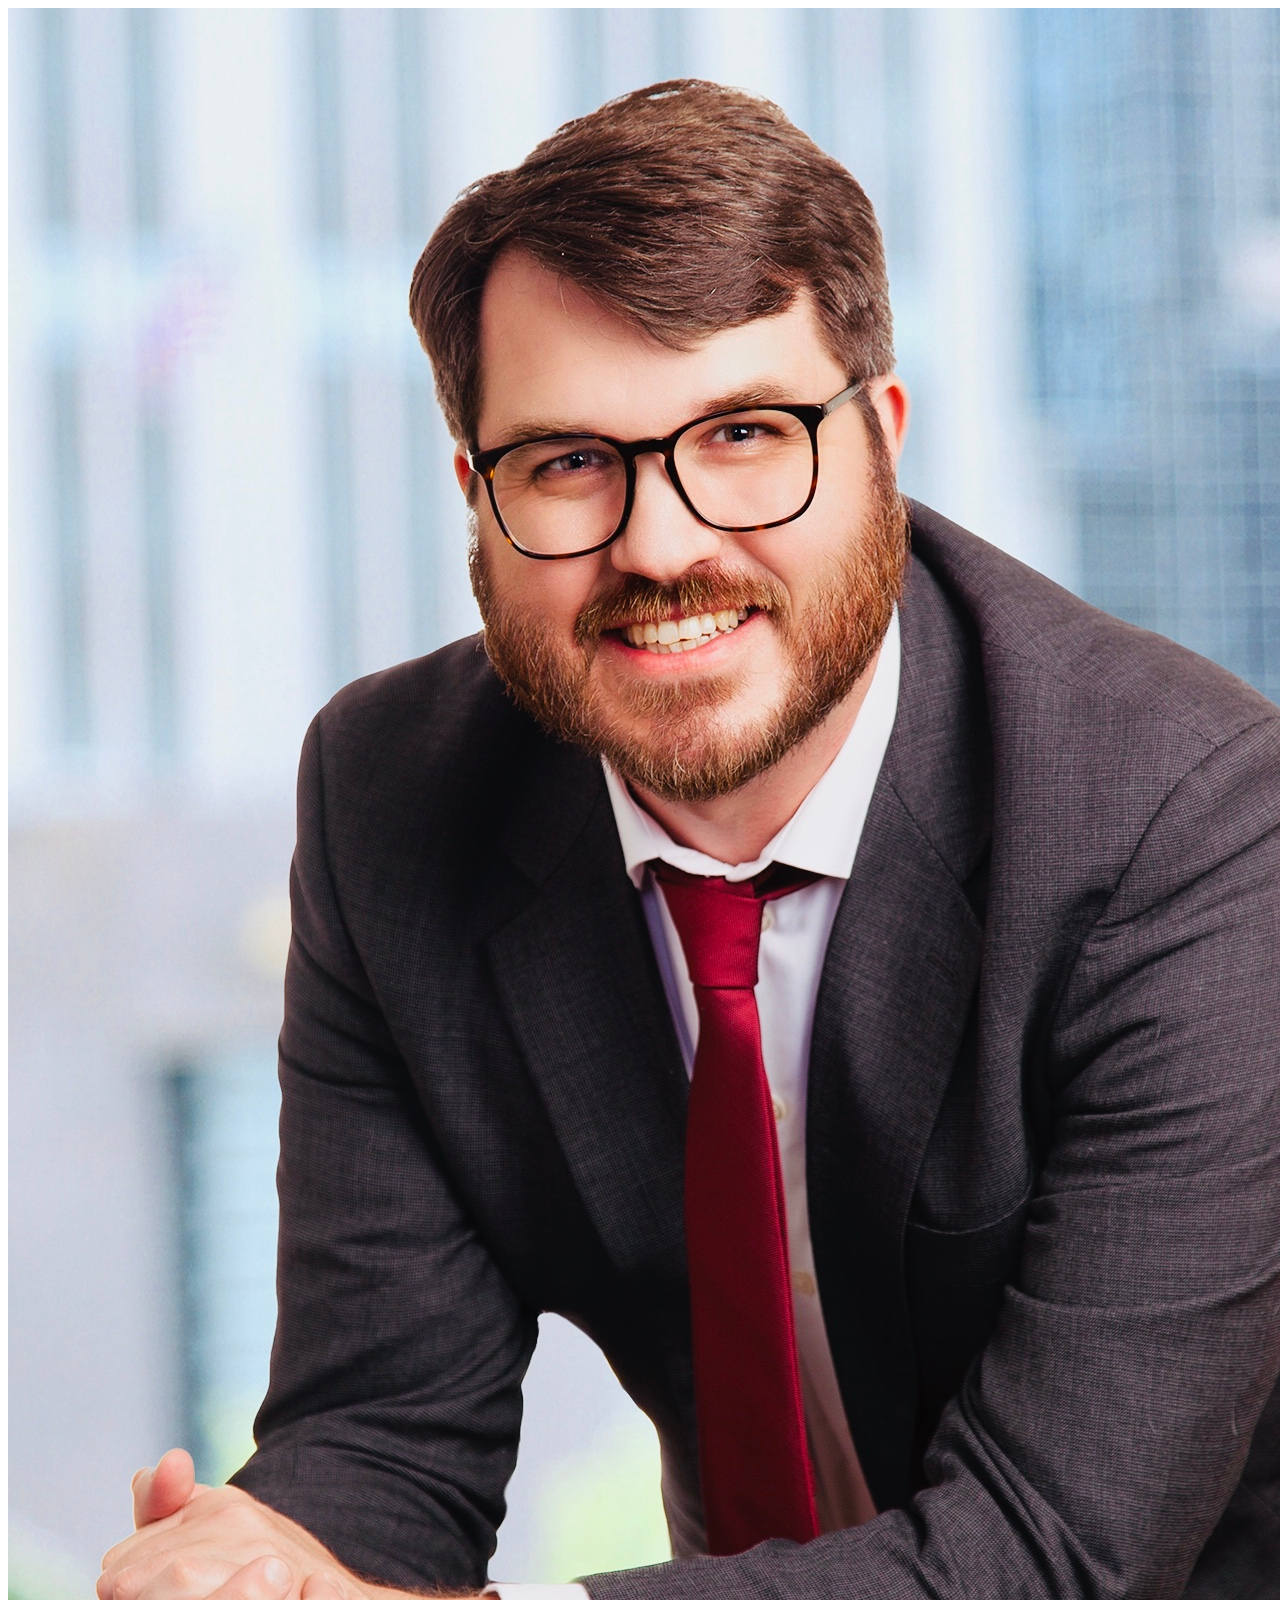
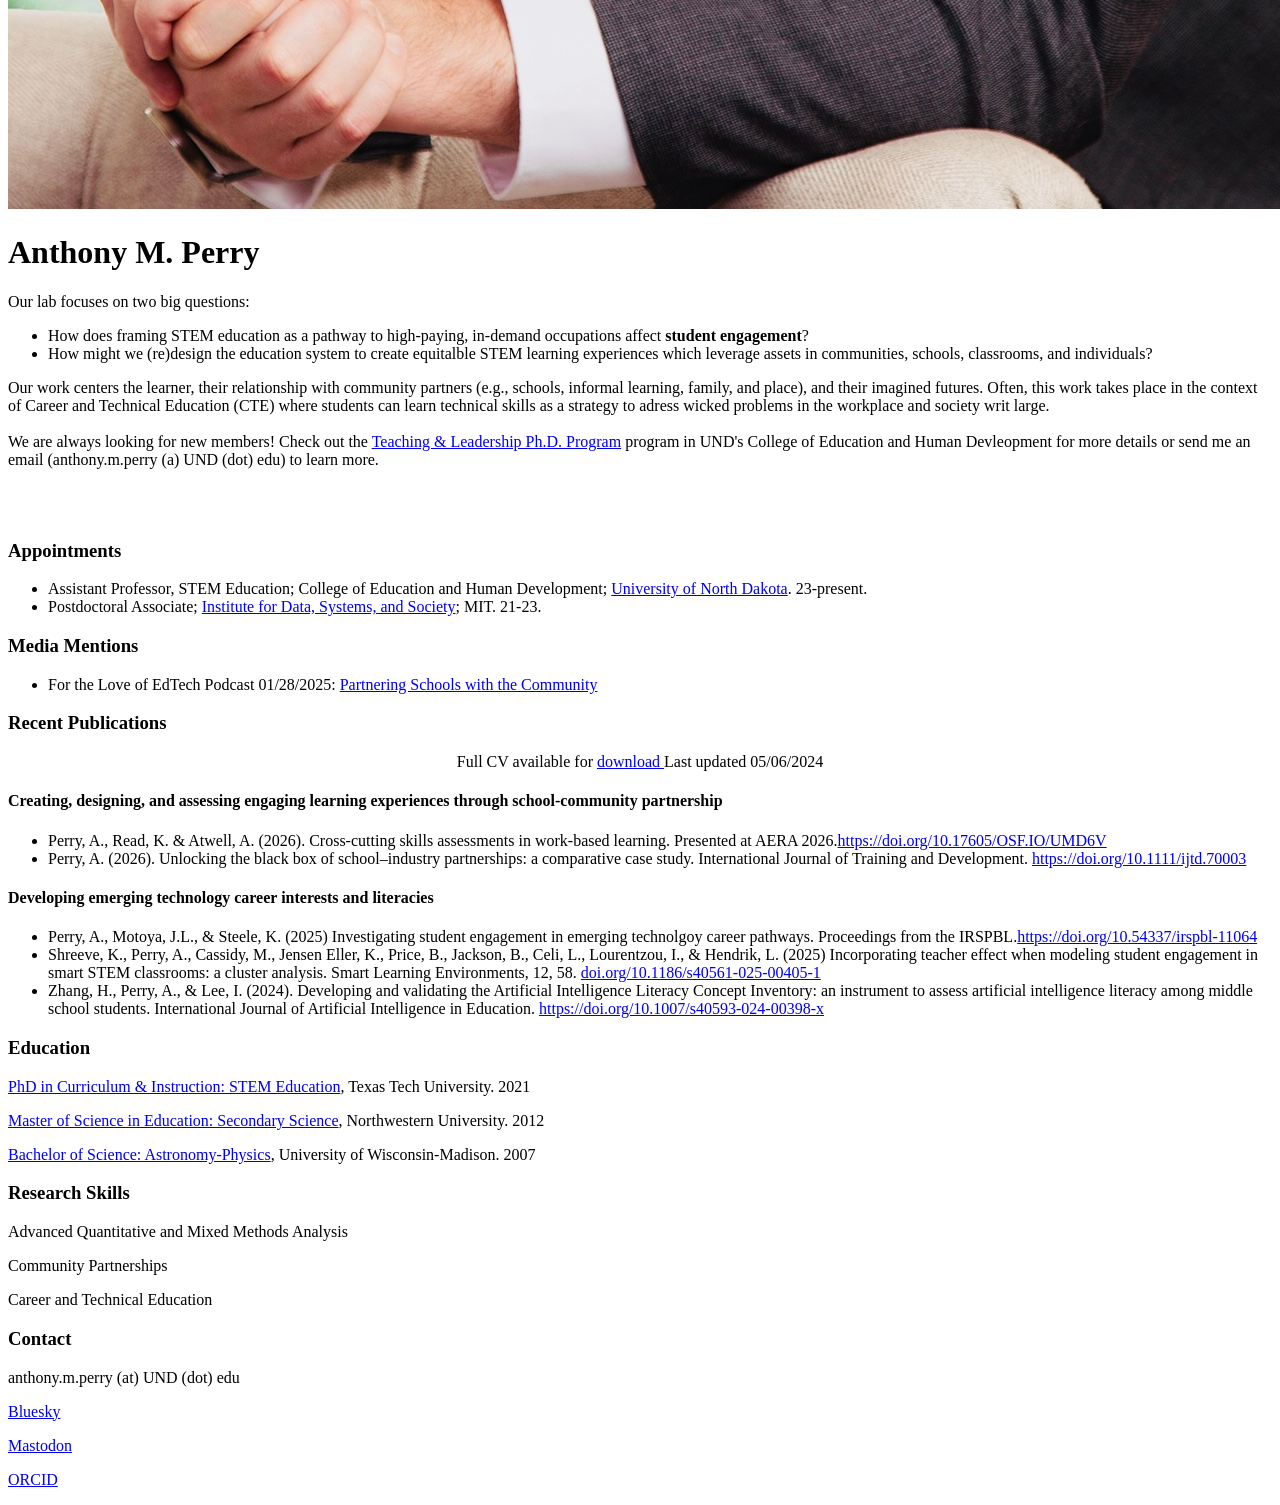
==== index.html @ 63ee4653 "Update index.html" ====
<!DOCTYPE html>
<html lang="en"> 
  
  <head>
    <!-- Google tag (gtag.js) -->
<script async src="https://www.googletagmanager.com/gtag/js?id=G-HMVCZ6WWES"></script>
<script>
  window.dataLayer = window.dataLayer || [];
  function gtag(){dataLayer.push(arguments);}
  gtag('js', new Date());

  gtag('config', 'G-HMVCZ6WWES');
</script>
    <meta charset="utf-8" />
    <meta
      name="viewport"
      content="width=device-width, initial-scale=1, shrink-to-fit=no"
    />
    <script type='text/javascript' src='https://d1bxh8uas1mnw7.cloudfront.net/assets/embed.js'></script>


    <meta name="description" content="Personal website for Assistant Professor of STEM Education Anthony M. Perry; University of North Dakota College of Education and Human Development" />

    <title>Anthony M. Perry</title>
    <!-- Google fonts for this template -->
    <link
      href="https://fonts.googleapis.com/css?family=Roboto|Montserrat|Tajawal"
      rel="stylesheet"
    />

    <!-- Custom styles for this template -->
    <link href="style.css" rel="stylesheet" />
  </head>

  <body>
    <div class="content">
      <img class="profile" src="headshot.jpg" alt="headshot of Tony wearing a sport coat, blue shirt, and tie">
      <h1>Anthony M. Perry</h1>
      <section>
      <p> Our lab focuses on two big questions:
        <ul>
          <li>How does framing STEM education as a pathway to high-paying, in-demand occupations affect <b>student engagement</b>? </li>
          <li>How might we (re)design the education system to create equitalble STEM learning experiences which leverage assets in communities, schools, classrooms, and individuals?</li>
        </ul> 
      Our work centers the learner, their relationship with community partners (e.g., schools, informal learning, family, and place), and their imagined futures. Often, this work takes place in the context of Career and Technical Education (CTE) where students can learn technical skills as a strategy to adress wicked problems in the workplace and society writ large. <br><br>We are always looking for new members! Check out the <a href="https://und.edu/programs/teaching-leadership-phd/index.html">Teaching & Leadership Ph.D. Program</a> program in UND's College of Education and Human Devleopment for more details or send me an email (anthony.m.perry (a) UND (dot) edu) to learn more.
         </p>
        <br>
      </section>
   
      <br>

      <section>
        <h3 class="header">Appointments</h3>
        <ul>
          <li>Assistant Professor, STEM Education; College of Education and Human Development; <a href = "https://und.edu/directory/anthony.m.perry">University of North Dakota</a>. 23-present.</li>
          <li>Postdoctoral Associate; <a href="https://idss.mit.edu/staff/tony-perry/" target="_blank">Institute for Data, Systems, and Society</a>; MIT. 21-23.</li>
        </ul>
      </section>

      <section>
        <h3 class="header">Media Mentions</h3>
        <ul>
          <li>For the Love of EdTech Podcast 01/28/2025: <a href="https://fortheloveofedtech.org/65-partnering-schools-with-the-community/">Partnering Schools with the Community</a></li>
        </ul>
      </section>
      
      <section>
        <h3 class="header">Recent Publications</h3>
        <p align = "center"> Full CV available for <a href ="./240506_Perry-UND-CV_public.pdf"> download </a> Last updated 05/06/2024</p>
        <p align = "center"><h4>Creating, designing, and assessing engaging learning experiences through school-community partnership</h4></p>
        <ul>
          <li><span class="accent">Perry, A.</span>, Read, K. & Atwell, A. (2026). Cross-cutting skills assessments in work-based learning. Presented at AERA 2026.<a href="https://doi.org/10.17605/OSF.IO/UMD6V">https://doi.org/10.17605/OSF.IO/UMD6V</a></li>
          <li><span class="accent">Perry, A.</span> (2026). Unlocking the black box of school–industry partnerships: a comparative case study. International Journal of Training and Development. <a href="https://doi.org/10.1111/ijtd.70003">https://doi.org/10.1111/ijtd.70003</a> </li>
        </ul>
        <p align = "center"><h4>Developing emerging technology career interests and literacies</h4></p>
        <ul>
          <li><span class="accent">Perry, A.</span>, Motoya, J.L., & Steele, K. (2025) Investigating student engagement in emerging technolgoy career pathways. Proceedings from the IRSPBL.<a href="https://doi.org/10.54337/irspbl-11064">https://doi.org/10.54337/irspbl-11064<a></a> </li>
          <li>Shreeve, K., <span class="accent">Perry, A.</span>, Cassidy, M., Jensen Eller, K., Price, B., Jackson, B., Celi, L., Lourentzou, I., & Hendrik, L. (2025) Incorporating teacher effect when modeling student engagement in smart STEM classrooms: a cluster analysis. Smart Learning Environments, 12, 58. <a href="https://doi.org/10.1186/s40561-025-00405-1">doi.org/10.1186/s40561-025-00405-1</a></li>
          <li>Zhang, H., <span class ="accent">Perry, A.,</span> & Lee, I. (2024). Developing and validating the Artificial Intelligence Literacy Concept Inventory: an instrument to assess artificial intelligence literacy among middle school students. International Journal of Artificial Intelligence in Education. <a href=" https://doi.org/10.1007/s40593-024-00398-x"> https://doi.org/10.1007/s40593-024-00398-x</a></li>
        </ul>          
      </section>

      <section>
        <h3 class="header">Education</h3>
        <p><a href="https://www.depts.ttu.edu/education/graduate/curriculum-and-instruction/stem.php">PhD in Curriculum & Instruction: STEM Education</a>, Texas Tech University. 2021</p>
        <p><a href="https://www.sesp.northwestern.edu/msed/index.html">Master of Science in Education: Secondary Science</a>, Northwestern University. 2012</p>   
        <p><a href="https://www.astro.wisc.edu/">Bachelor of Science: Astronomy-Physics</a>, University of Wisconsin-Madison. 2007</p>
      </section>
      
      <section>
        <h3 class="header">Research Skills</h3>
        <p>Advanced Quantitative and Mixed Methods Analysis</p>
        <p>Community Partnerships</p>
        <p>Career and Technical Education</p>
      </section>
      
      <section>
        <h3 class="header">Contact</h3>
        <p>anthony.m.perry (at) UND (dot) edu</p>
        <p><a href="https://bsky.app/profile/anthonymperry.com">Bluesky</a></p>
        <p><a rel="me" href="https://sciences.social/@tonyperry">Mastodon</a></p>
        <p><a href="https://orcid.org/0000-0002-6497-8345">ORCID</a></p>
      </section>  
      
    </div>
  </body>
</html>
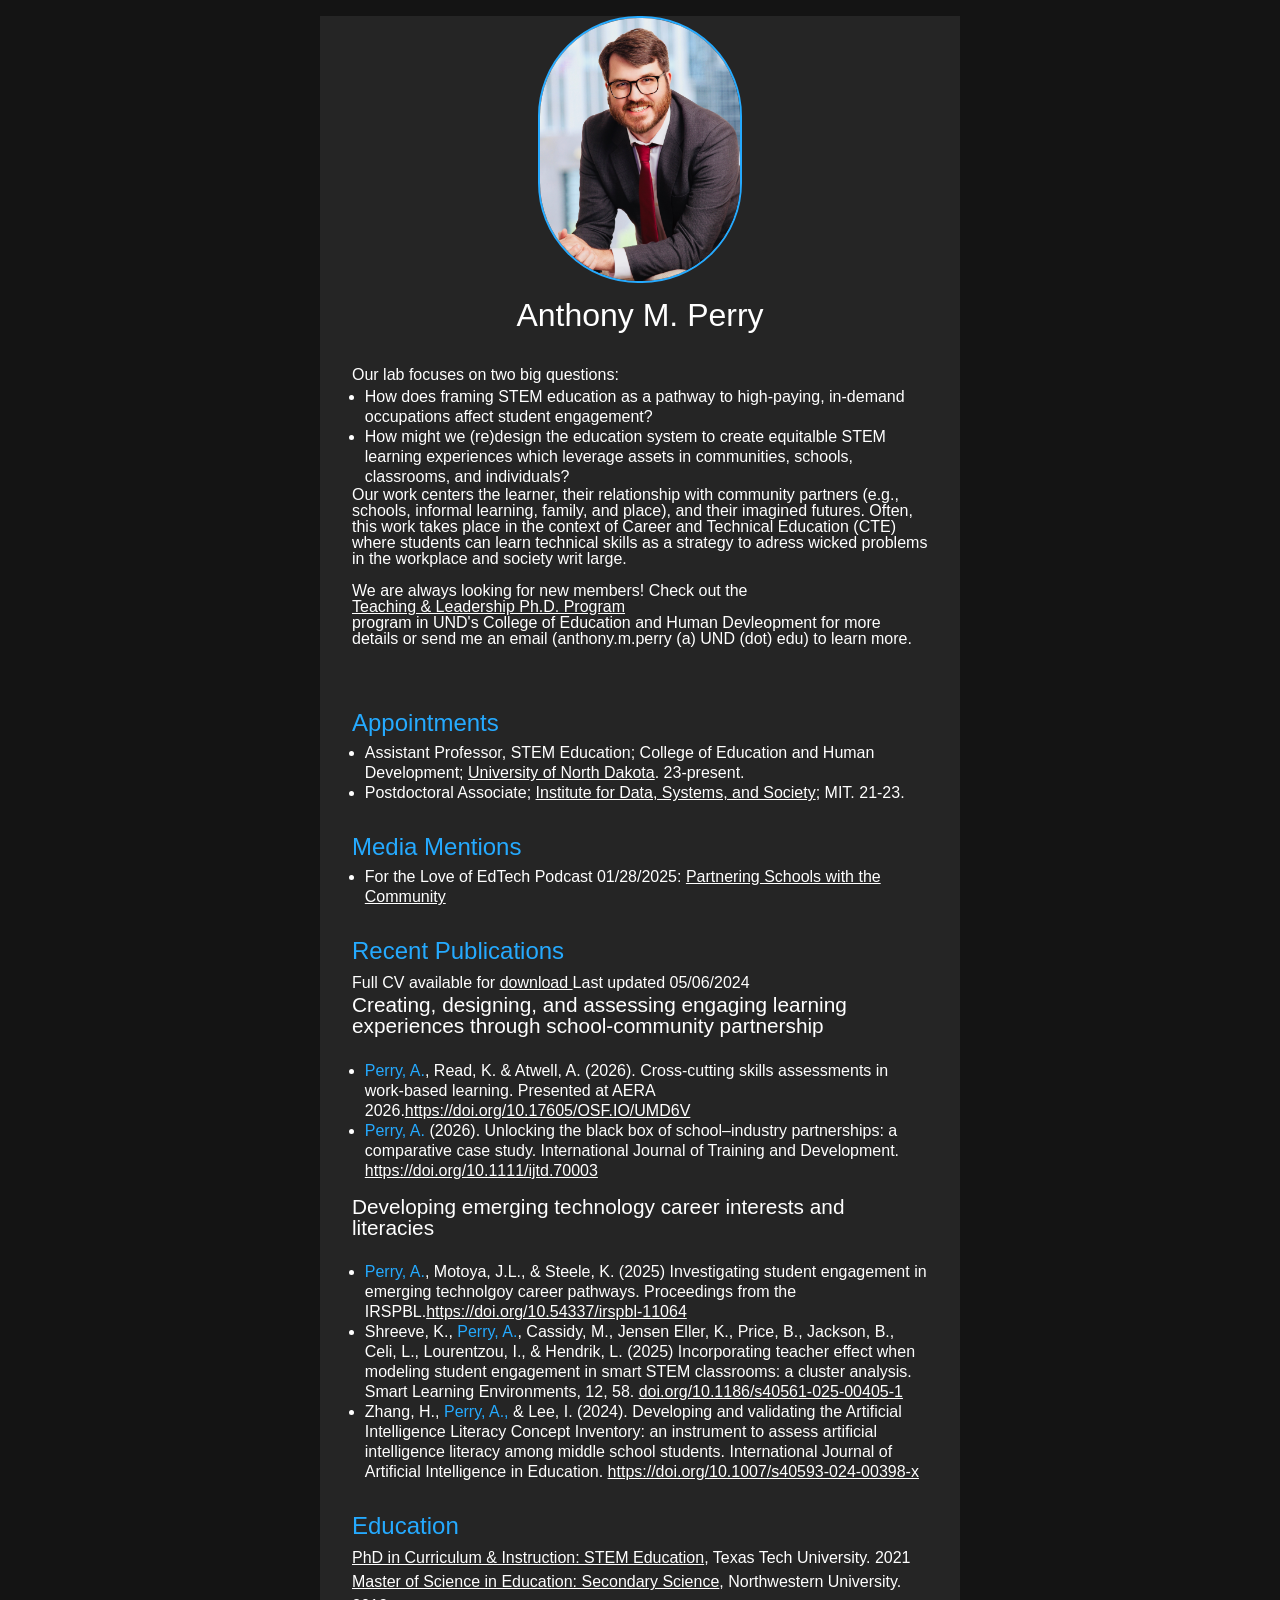
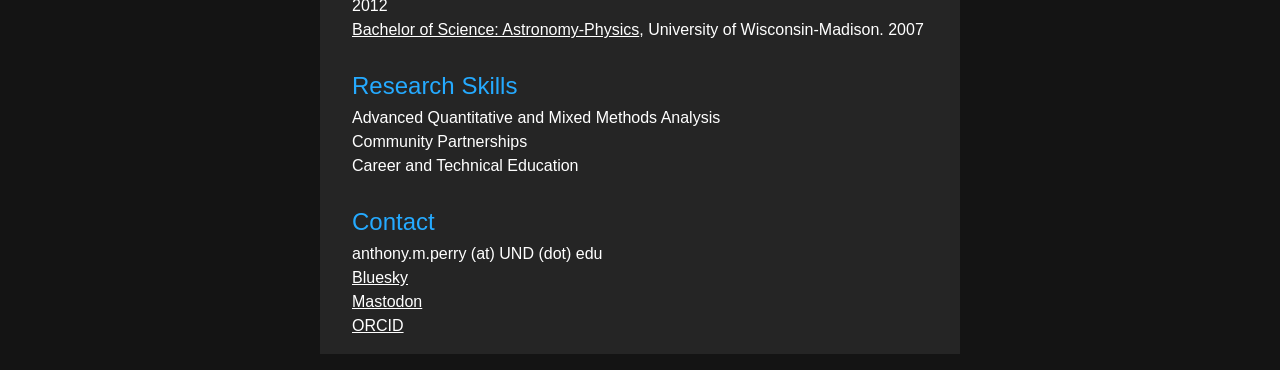
==== commit fd52f9c8: "Update index.html" ====
--- a/index.html
+++ b/index.html
@@ -67,12 +67,12 @@
       <section>
         <h3 class="header">Recent Publications</h3>
         <p align = "center"> Full CV available for <a href ="./240506_Perry-UND-CV_public.pdf"> download </a> Last updated 05/06/2024</p>
-        <p align = "center"><h4>Creating, designing, and assessing engaging learning experiences through school-community partnership</h4></p>
+        <p align = "center"><h4>Creating, designing, and assessing engaging learning experiences through school-community partnership</h4></p><br>
         <ul>
           <li><span class="accent">Perry, A.</span>, Read, K. & Atwell, A. (2026). Cross-cutting skills assessments in work-based learning. Presented at AERA 2026.<a href="https://doi.org/10.17605/OSF.IO/UMD6V">https://doi.org/10.17605/OSF.IO/UMD6V</a></li>
           <li><span class="accent">Perry, A.</span> (2026). Unlocking the black box of school–industry partnerships: a comparative case study. International Journal of Training and Development. <a href="https://doi.org/10.1111/ijtd.70003">https://doi.org/10.1111/ijtd.70003</a> </li>
-        </ul>
-        <p align = "center"><h4>Developing emerging technology career interests and literacies</h4></p>
+        </ul><br>
+        <p align = "center"><h4>Developing emerging technology career interests and literacies</h4></p><br>
         <ul>
           <li><span class="accent">Perry, A.</span>, Motoya, J.L., & Steele, K. (2025) Investigating student engagement in emerging technolgoy career pathways. Proceedings from the IRSPBL.<a href="https://doi.org/10.54337/irspbl-11064">https://doi.org/10.54337/irspbl-11064<a></a> </li>
           <li>Shreeve, K., <span class="accent">Perry, A.</span>, Cassidy, M., Jensen Eller, K., Price, B., Jackson, B., Celi, L., Lourentzou, I., & Hendrik, L. (2025) Incorporating teacher effect when modeling student engagement in smart STEM classrooms: a cluster analysis. Smart Learning Environments, 12, 58. <a href="https://doi.org/10.1186/s40561-025-00405-1">doi.org/10.1186/s40561-025-00405-1</a></li>
--- a/style.css
+++ b/style.css
@@ -0,0 +1,141 @@
+html, body, div, span, applet, object, iframe,
+h1, h2, h3, h4, h5, h6, p, blockquote, pre,
+a, abbr, acronym, address, big, cite, code,
+del, dfn, em, img, ins, kbd, q, s, samp,
+small, strike, strong, sub, sup, tt, var,
+b, u, i, center,
+dl, dt, dd, ol, ul, li,
+fieldset, form, label, legend,
+table, caption, tbody, tfoot, thead, tr, th, td,
+article, aside, canvas, details, embed, 
+figure, figcaption, footer, header, hgroup, 
+menu, nav, output, ruby, section, summary,
+time, mark, audio, video {
+	margin: 0;
+	padding: 0;
+	border: 0;
+	font-size: 100%;
+	font: inherit;
+	vertical-align: baseline;
+}
+/* HTML5 display-role reset for older browsers */
+article, aside, details, figcaption, figure, 
+footer, header, hgroup, menu, nav, section {
+	display: block;
+}
+body {
+	line-height: 1;
+}
+blockquote, q {
+	quotes: none;
+}
+blockquote:before, blockquote:after,
+q:before, q:after {
+	content: '';
+	content: none;
+}
+table {
+	border-collapse: collapse;
+	border-spacing: 0;
+}
+
+body {
+  font-family: 'Roboto', Verdana, sans-serif;
+  display: flex;
+  flex-direction: column;
+  align-items: center;
+  padding: 1rem;
+  color: white;
+  background-color: #141414;
+}
+
+h1,h2,h3,h4,h5,h6 {
+  font-family: 'Montserrat', Verdana, sans-serif;
+}
+
+p {
+  line-height: 1.25rem;
+}
+
+h1 {
+  font-size: 2rem;
+  font-weight: 500;
+  padding: 1rem;
+}
+
+h3 {
+  font-size: 1.5rem;
+  font-weight: 500;
+  padding-bottom: 0.5rem;
+
+}
+
+h4 {
+	font-size: 1.3rem;
+	font-weight: 500;
+	padding-bottom: 0.5rem;
+}
+
+h6 {
+  font-size: 1.25rem;
+  padding-bottom: 0.5rem;
+}
+
+.profile {
+  width: 200px;
+  border-radius: 100px;
+  border: 2px solid #25AAFF;
+}
+
+.accent {
+  color: #25AAFF
+}
+
+.content {
+  width: 50vw;
+  background-color: #252525;
+  display: flex;
+  flex-direction: column;
+  align-items: center;
+}
+
+.header {
+  width: 100%;
+  color: #25AAFF;
+}
+
+a {
+  text-decoration: underline;
+  color: white;
+}
+
+section {
+  display: flex;
+  flex-direction: column;
+  align-items: baseline;
+  width: 90%;
+  margin: 1rem;
+}
+
+section p {
+  line-height: 1.5rem;
+}
+
+section ul,ol {
+  padding-left: 1vw;
+}
+
+section li {
+  line-height: 1.25rem;
+}
+
+@media (max-width: 992px) {
+  .content {
+    width: 100%;
+  }
+  .profile {
+    width: 50vw;
+    border-radius: 25vw;
+    border: 2px solid #25AAFF;
+  }
+}
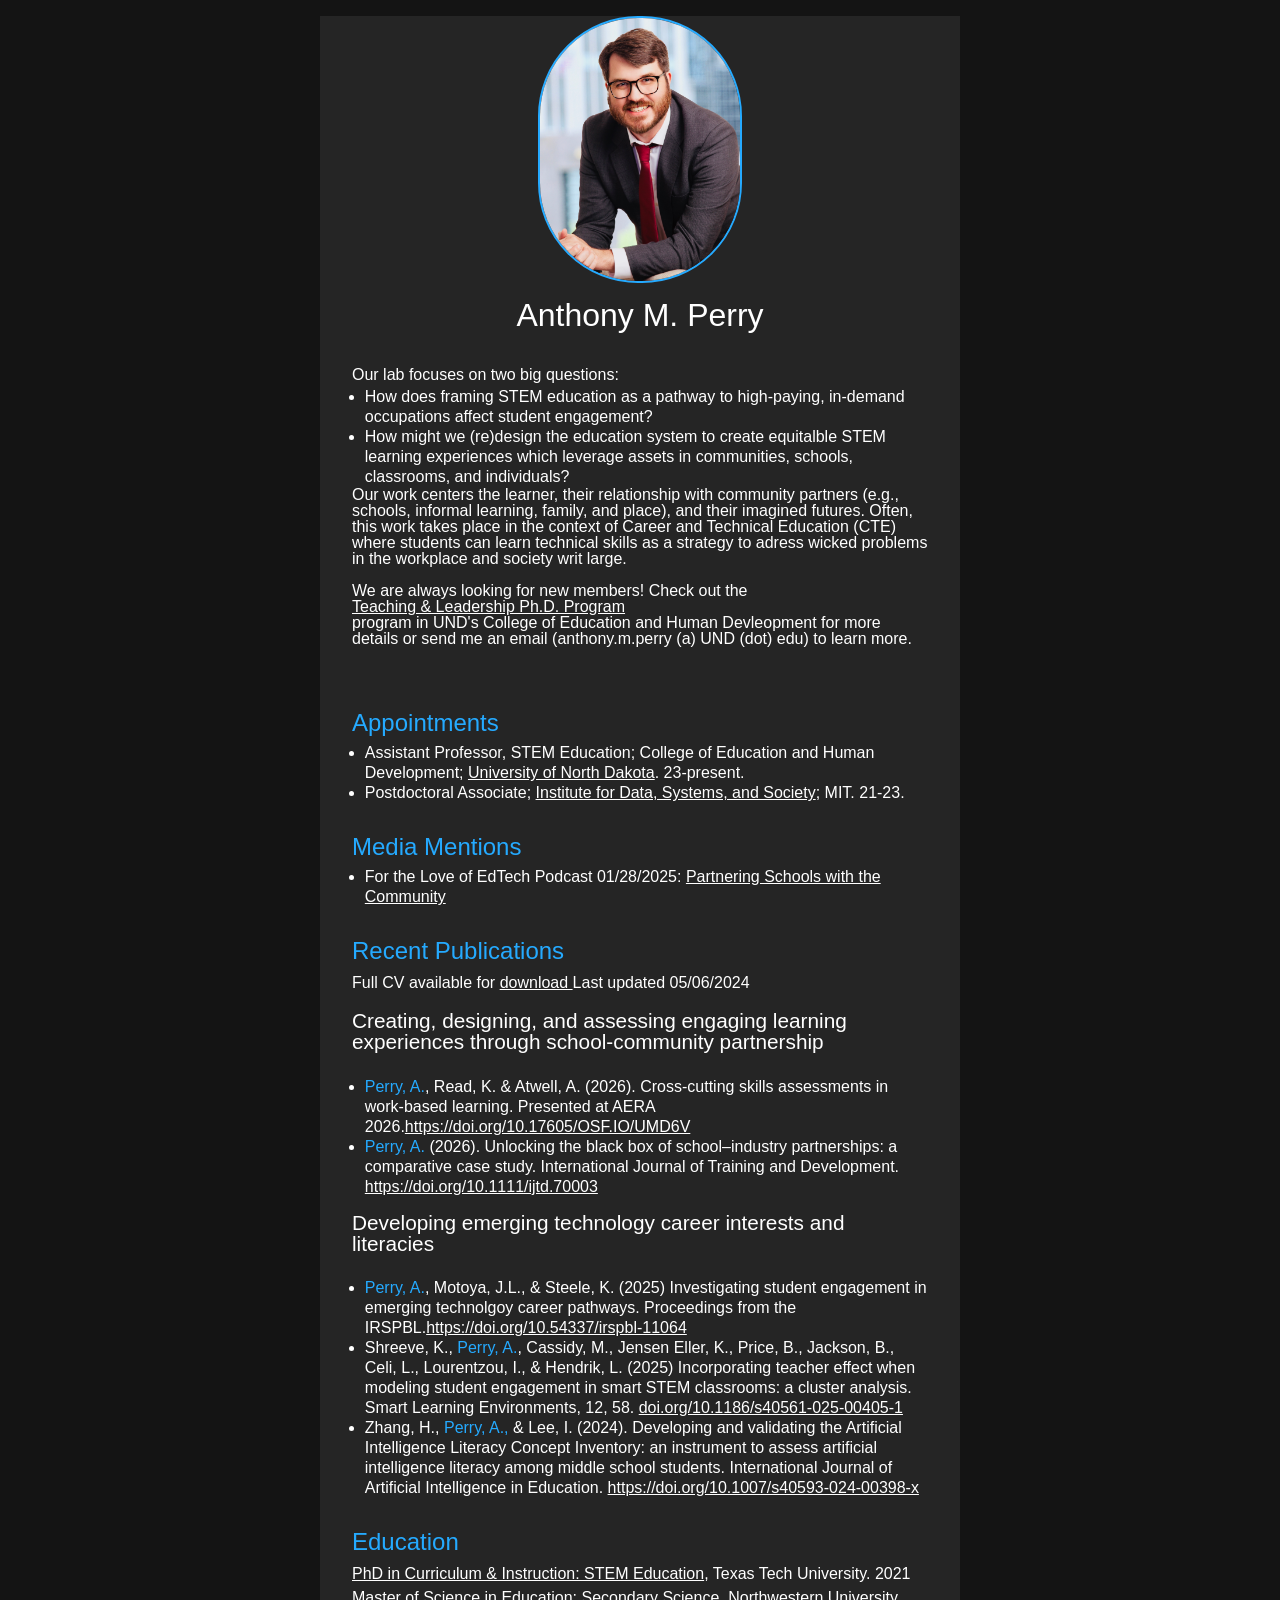
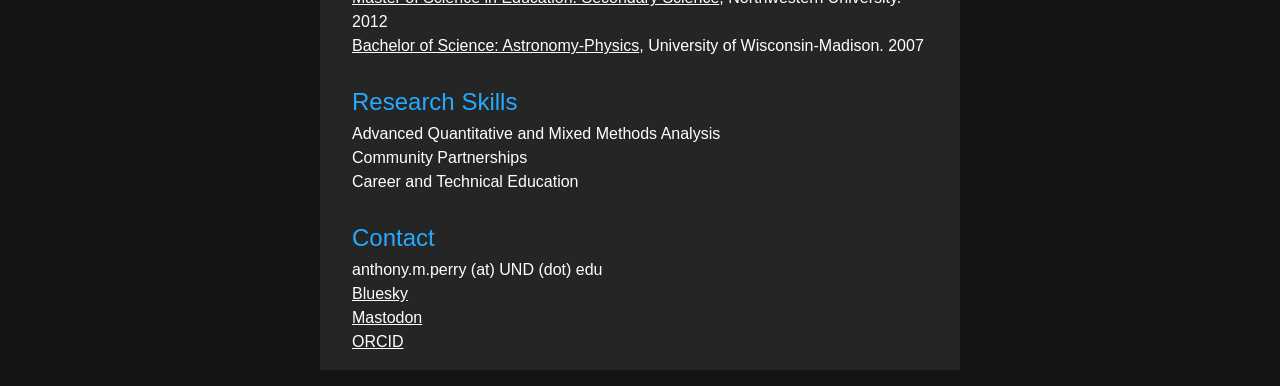
==== commit e6725d4c: "Fix HTML encoding issues in index.html" ====
--- a/index.html
+++ b/index.html
@@ -66,7 +66,7 @@
       
       <section>
         <h3 class="header">Recent Publications</h3>
-        <p align = "center"> Full CV available for <a href ="./240506_Perry-UND-CV_public.pdf"> download </a> Last updated 05/06/2024</p>
+        <p align = "center"> Full CV available for <a href ="./240506_Perry-UND-CV_public.pdf"> download </a> Last updated 05/06/2024</p><br>
         <p align = "center"><h4>Creating, designing, and assessing engaging learning experiences through school-community partnership</h4></p><br>
         <ul>
           <li><span class="accent">Perry, A.</span>, Read, K. & Atwell, A. (2026). Cross-cutting skills assessments in work-based learning. Presented at AERA 2026.<a href="https://doi.org/10.17605/OSF.IO/UMD6V">https://doi.org/10.17605/OSF.IO/UMD6V</a></li>
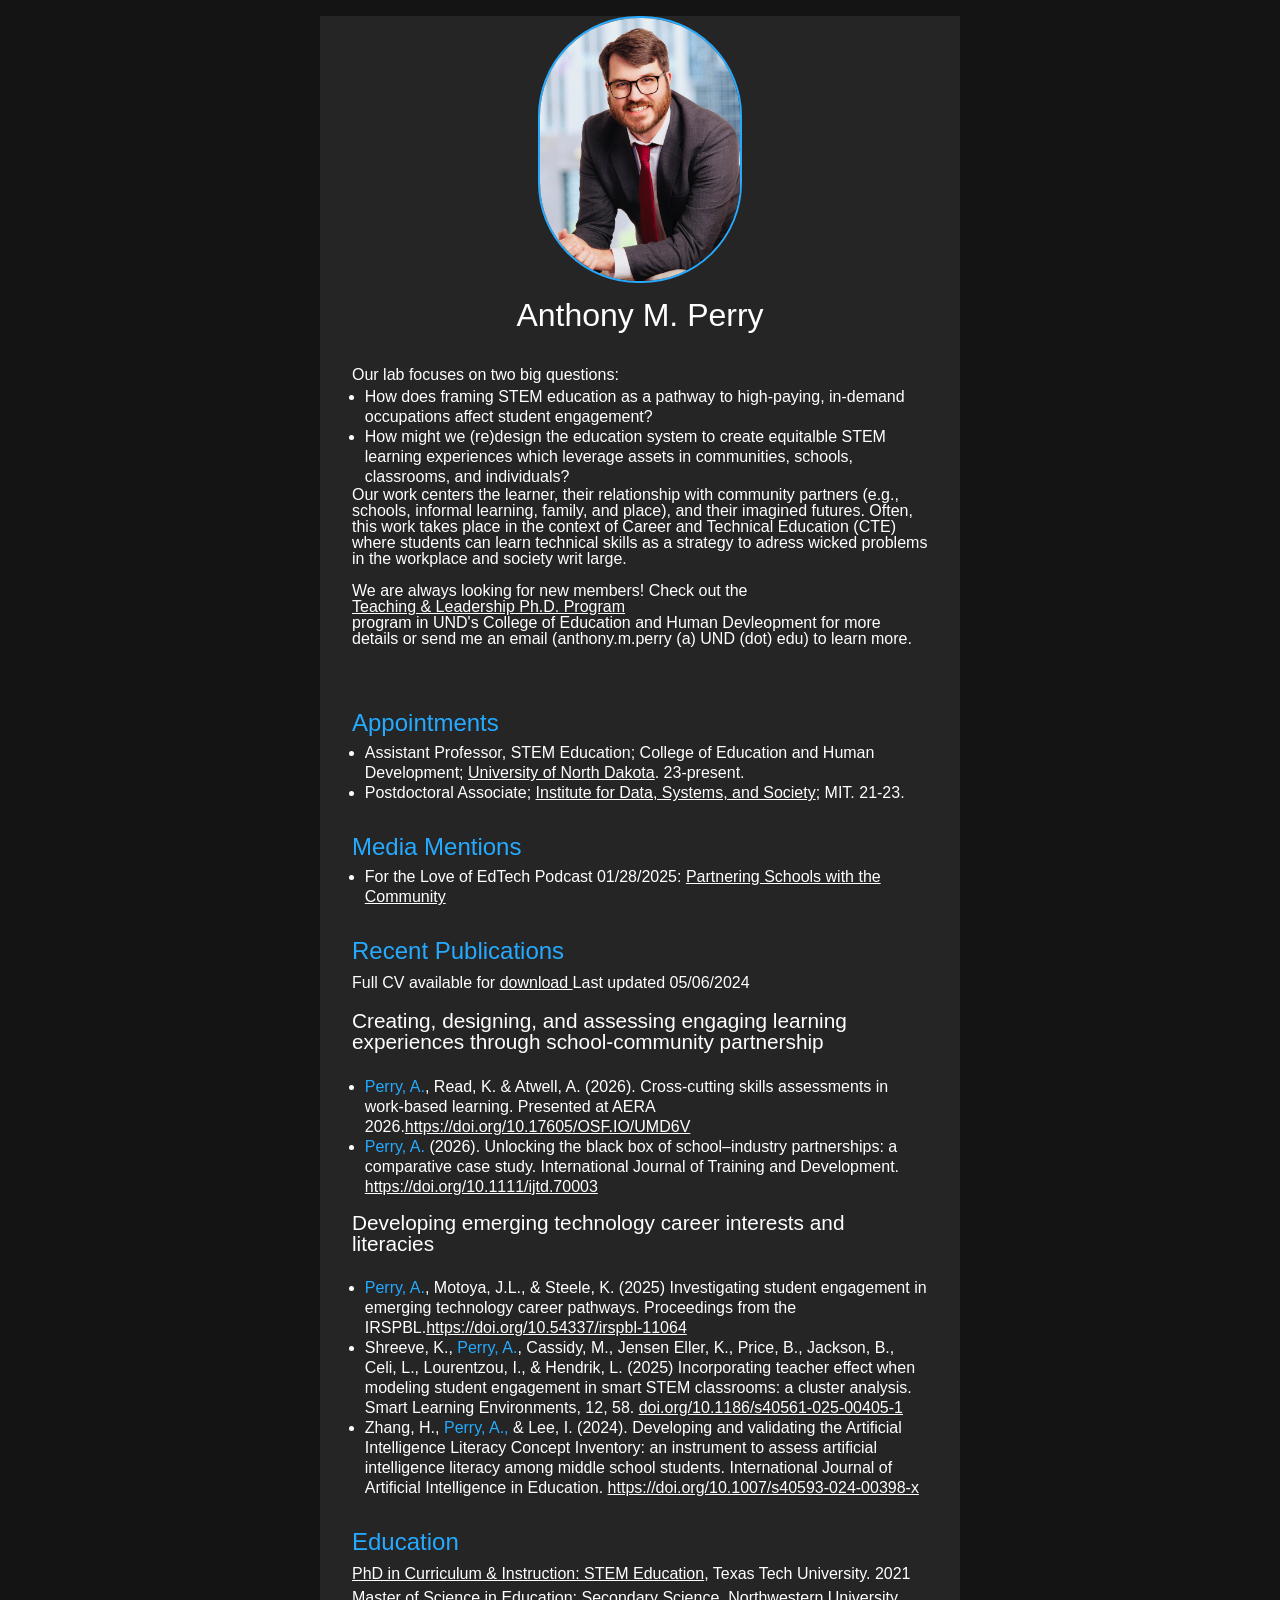
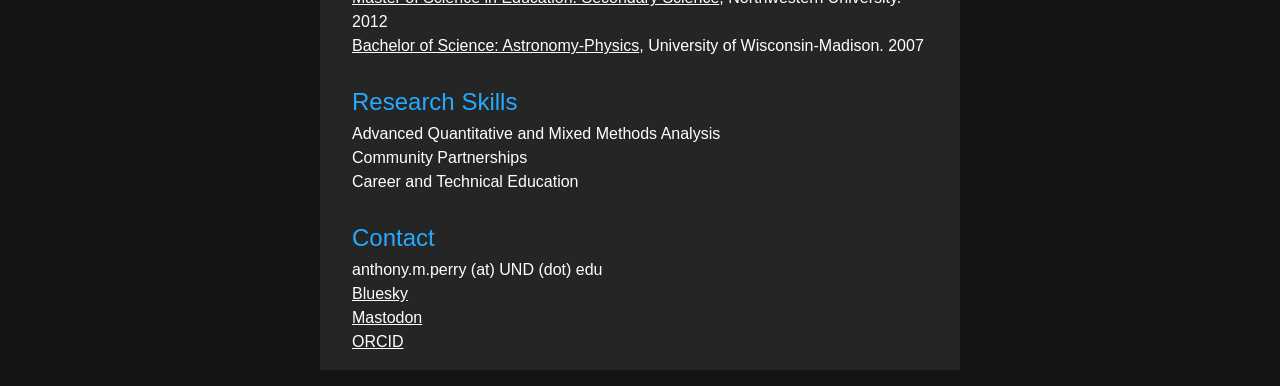
==== commit c8d40bbc: "Fix HTML formatting and update content" ====
--- a/index.html
+++ b/index.html
@@ -74,7 +74,7 @@
         </ul><br>
         <p align = "center"><h4>Developing emerging technology career interests and literacies</h4></p><br>
         <ul>
-          <li><span class="accent">Perry, A.</span>, Motoya, J.L., & Steele, K. (2025) Investigating student engagement in emerging technolgoy career pathways. Proceedings from the IRSPBL.<a href="https://doi.org/10.54337/irspbl-11064">https://doi.org/10.54337/irspbl-11064<a></a> </li>
+          <li><span class="accent">Perry, A.</span>, Motoya, J.L., & Steele, K. (2025) Investigating student engagement in emerging technology career pathways. Proceedings from the IRSPBL.<a href="https://doi.org/10.54337/irspbl-11064">https://doi.org/10.54337/irspbl-11064<a></a> </li>
           <li>Shreeve, K., <span class="accent">Perry, A.</span>, Cassidy, M., Jensen Eller, K., Price, B., Jackson, B., Celi, L., Lourentzou, I., & Hendrik, L. (2025) Incorporating teacher effect when modeling student engagement in smart STEM classrooms: a cluster analysis. Smart Learning Environments, 12, 58. <a href="https://doi.org/10.1186/s40561-025-00405-1">doi.org/10.1186/s40561-025-00405-1</a></li>
           <li>Zhang, H., <span class ="accent">Perry, A.,</span> & Lee, I. (2024). Developing and validating the Artificial Intelligence Literacy Concept Inventory: an instrument to assess artificial intelligence literacy among middle school students. International Journal of Artificial Intelligence in Education. <a href=" https://doi.org/10.1007/s40593-024-00398-x"> https://doi.org/10.1007/s40593-024-00398-x</a></li>
         </ul>          
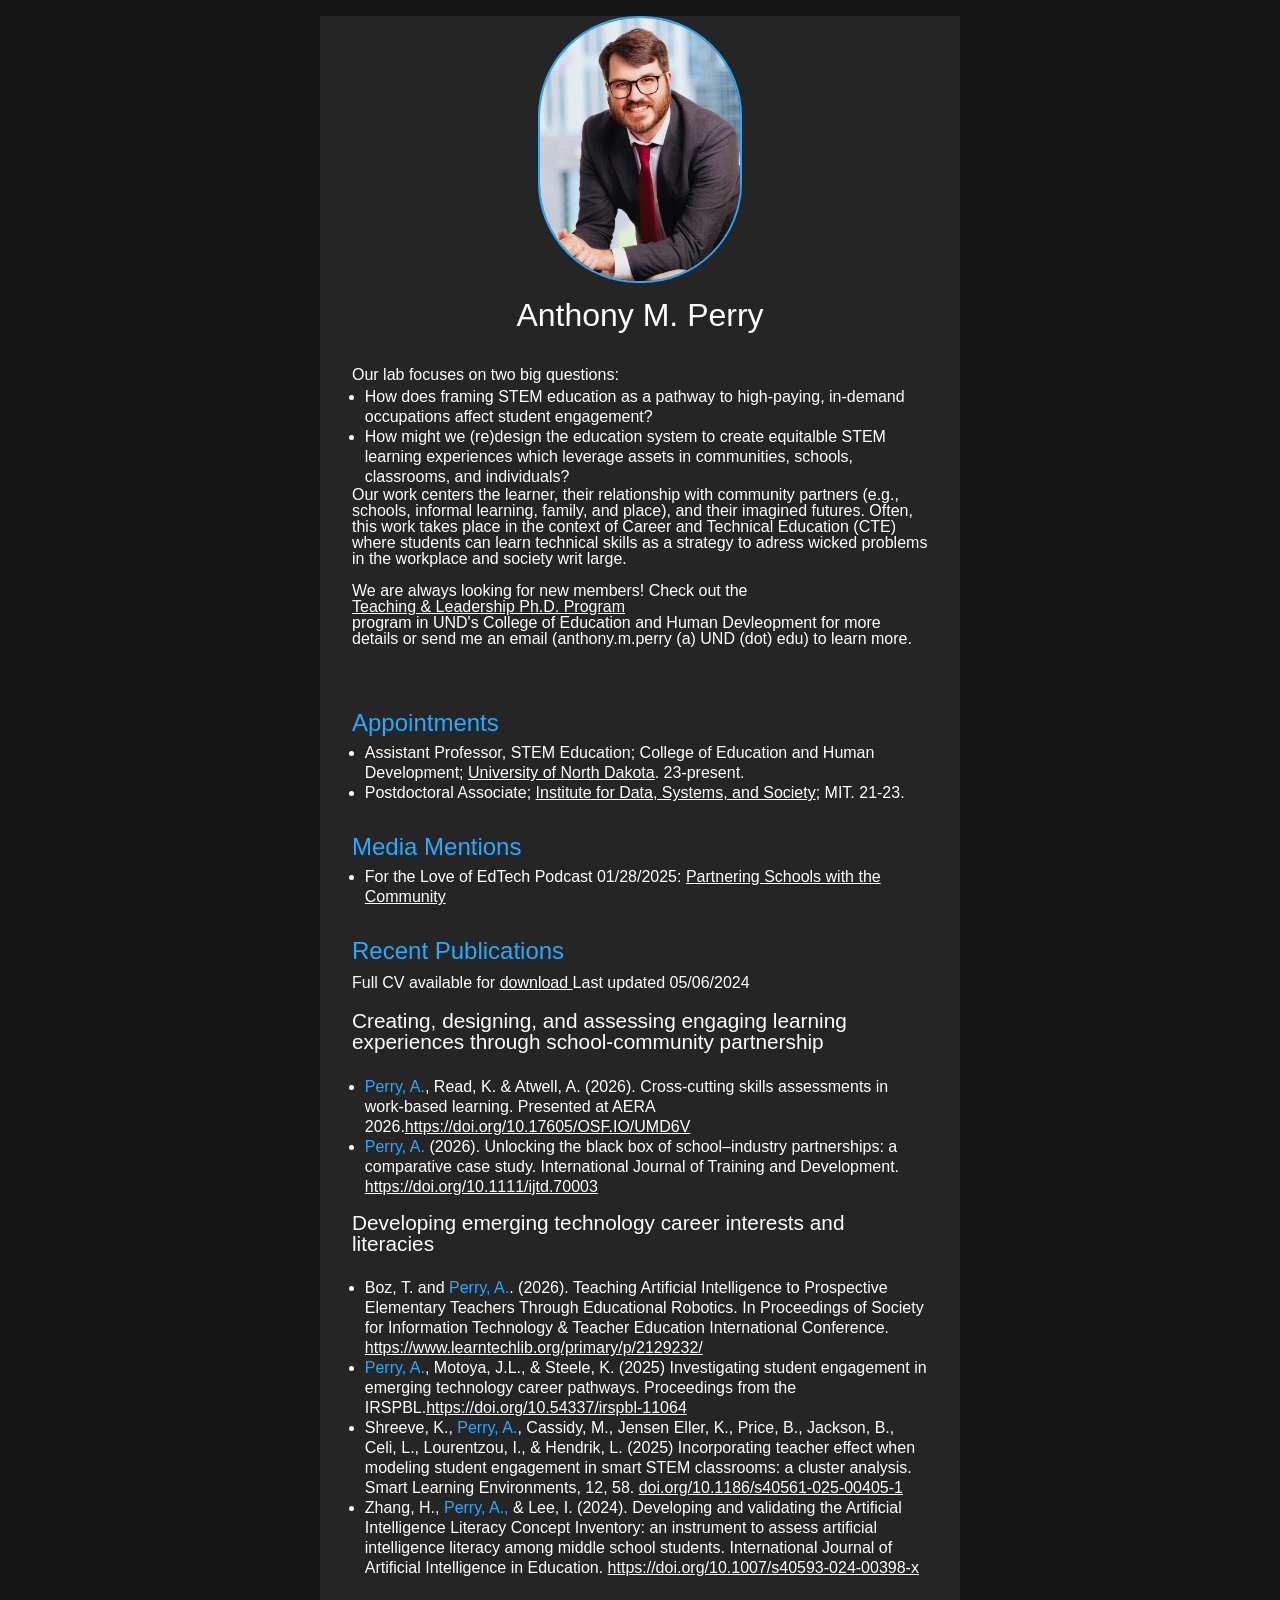
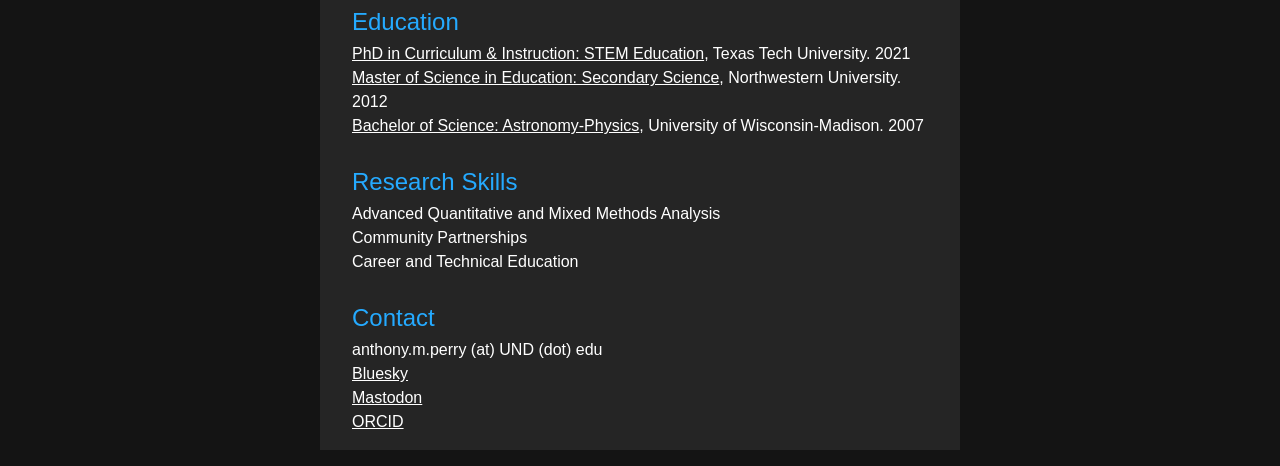
==== commit 4d1b83bc: "Fix HTML formatting and update content" ====
--- a/index.html
+++ b/index.html
@@ -74,6 +74,7 @@
         </ul><br>
         <p align = "center"><h4>Developing emerging technology career interests and literacies</h4></p><br>
         <ul>
+          <li>Boz, T. and <span class="accent">Perry, A.</span>. (2026). Teaching Artificial Intelligence to Prospective Elementary Teachers Through Educational Robotics. In Proceedings of Society for Information Technology & Teacher Education International Conference. <a href="https://www.learntechlib.org/primary/p/2129232/">https://www.learntechlib.org/primary/p/2129232/</a></li>
           <li><span class="accent">Perry, A.</span>, Motoya, J.L., & Steele, K. (2025) Investigating student engagement in emerging technology career pathways. Proceedings from the IRSPBL.<a href="https://doi.org/10.54337/irspbl-11064">https://doi.org/10.54337/irspbl-11064<a></a> </li>
           <li>Shreeve, K., <span class="accent">Perry, A.</span>, Cassidy, M., Jensen Eller, K., Price, B., Jackson, B., Celi, L., Lourentzou, I., & Hendrik, L. (2025) Incorporating teacher effect when modeling student engagement in smart STEM classrooms: a cluster analysis. Smart Learning Environments, 12, 58. <a href="https://doi.org/10.1186/s40561-025-00405-1">doi.org/10.1186/s40561-025-00405-1</a></li>
           <li>Zhang, H., <span class ="accent">Perry, A.,</span> & Lee, I. (2024). Developing and validating the Artificial Intelligence Literacy Concept Inventory: an instrument to assess artificial intelligence literacy among middle school students. International Journal of Artificial Intelligence in Education. <a href=" https://doi.org/10.1007/s40593-024-00398-x"> https://doi.org/10.1007/s40593-024-00398-x</a></li>
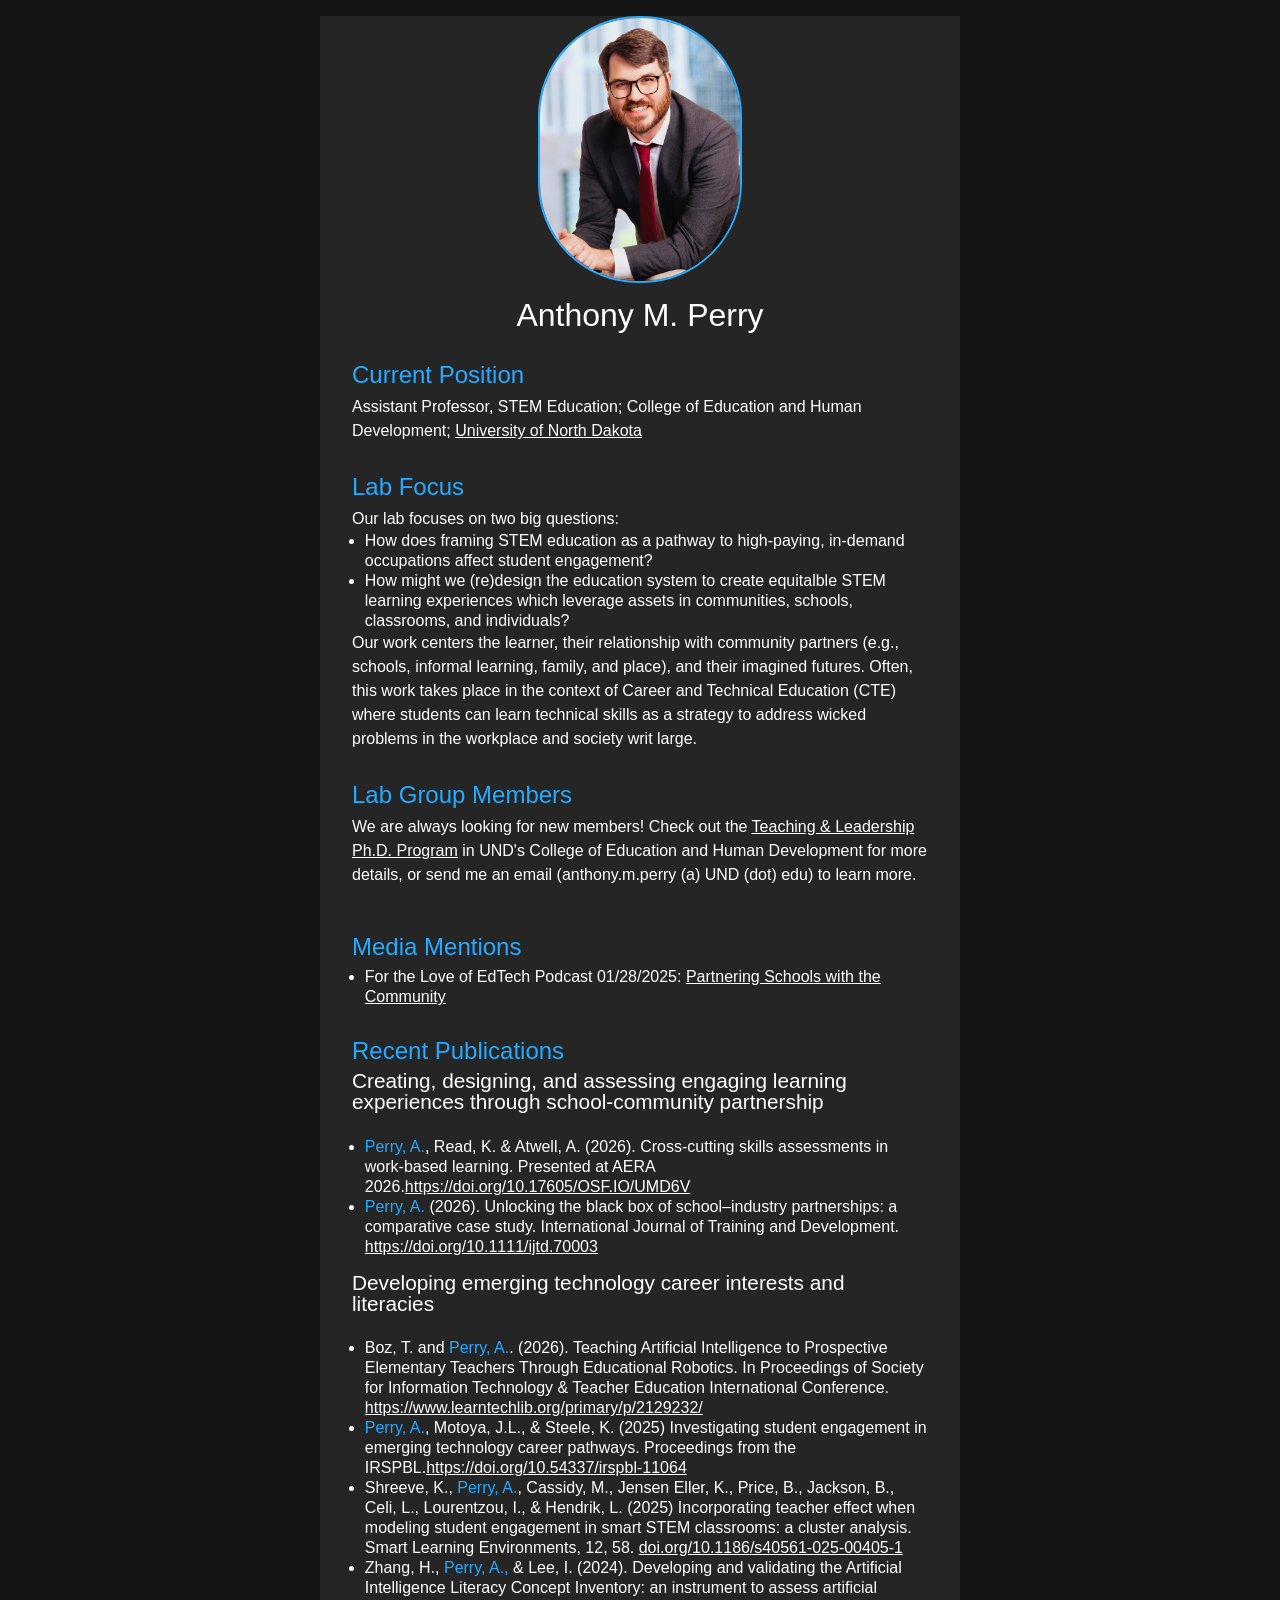
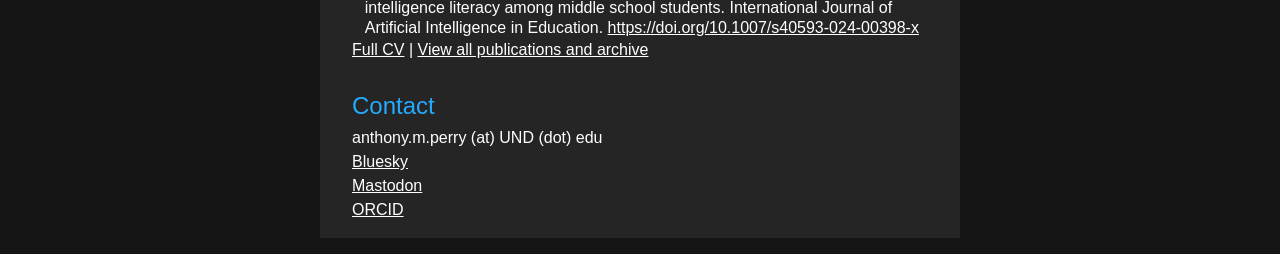
==== commit 1aef7ec8: "feat: Restructure website to focus on current work and add lab members section - Created archive.htm" ====
--- a/index.html
+++ b/index.html
@@ -36,25 +36,28 @@
     <div class="content">
       <img class="profile" src="headshot.jpg" alt="headshot of Tony wearing a sport coat, blue shirt, and tie">
       <h1>Anthony M. Perry</h1>
+      
       <section>
-      <p> Our lab focuses on two big questions:
+        <h3 class="header">Current Position</h3>
+        <p>Assistant Professor, STEM Education; College of Education and Human Development; <a href = "https://und.edu/directory/anthony.m.perry">University of North Dakota</a></p>
+      </section>
+
+      <section>
+        <h3 class="header">Lab Focus</h3>
+        <p>Our lab focuses on two big questions:</p>
         <ul>
           <li>How does framing STEM education as a pathway to high-paying, in-demand occupations affect <b>student engagement</b>? </li>
           <li>How might we (re)design the education system to create equitalble STEM learning experiences which leverage assets in communities, schools, classrooms, and individuals?</li>
         </ul> 
-      Our work centers the learner, their relationship with community partners (e.g., schools, informal learning, family, and place), and their imagined futures. Often, this work takes place in the context of Career and Technical Education (CTE) where students can learn technical skills as a strategy to adress wicked problems in the workplace and society writ large. <br><br>We are always looking for new members! Check out the <a href="https://und.edu/programs/teaching-leadership-phd/index.html">Teaching & Leadership Ph.D. Program</a> program in UND's College of Education and Human Devleopment for more details or send me an email (anthony.m.perry (a) UND (dot) edu) to learn more.
-         </p>
-        <br>
+        <p>Our work centers the learner, their relationship with community partners (e.g., schools, informal learning, family, and place), and their imagined futures. Often, this work takes place in the context of Career and Technical Education (CTE) where students can learn technical skills as a strategy to address wicked problems in the workplace and society writ large.</p>
       </section>
-   
-      <br>
 
       <section>
-        <h3 class="header">Appointments</h3>
-        <ul>
-          <li>Assistant Professor, STEM Education; College of Education and Human Development; <a href = "https://und.edu/directory/anthony.m.perry">University of North Dakota</a>. 23-present.</li>
-          <li>Postdoctoral Associate; <a href="https://idss.mit.edu/staff/tony-perry/" target="_blank">Institute for Data, Systems, and Society</a>; MIT. 21-23.</li>
-        </ul>
+        <h3 class="header">Lab Group Members</h3>
+        <p>We are always looking for new members! Check out the <a href="https://und.edu/programs/teaching-leadership-phd/index.html">Teaching & Leadership Ph.D. Program</a> in UND's College of Education and Human Development for more details, or send me an email (anthony.m.perry (a) UND (dot) edu) to learn more.</p>
+        <div class="members-container">
+          <!-- Lab members will be listed here -->
+        </div>
       </section>
 
       <section>
@@ -66,7 +69,6 @@
       
       <section>
         <h3 class="header">Recent Publications</h3>
-        <p align = "center"> Full CV available for <a href ="./240506_Perry-UND-CV_public.pdf"> download </a> Last updated 05/06/2024</p><br>
         <p align = "center"><h4>Creating, designing, and assessing engaging learning experiences through school-community partnership</h4></p><br>
         <ul>
           <li><span class="accent">Perry, A.</span>, Read, K. & Atwell, A. (2026). Cross-cutting skills assessments in work-based learning. Presented at AERA 2026.<a href="https://doi.org/10.17605/OSF.IO/UMD6V">https://doi.org/10.17605/OSF.IO/UMD6V</a></li>
@@ -78,21 +80,8 @@
           <li><span class="accent">Perry, A.</span>, Motoya, J.L., & Steele, K. (2025) Investigating student engagement in emerging technology career pathways. Proceedings from the IRSPBL.<a href="https://doi.org/10.54337/irspbl-11064">https://doi.org/10.54337/irspbl-11064<a></a> </li>
           <li>Shreeve, K., <span class="accent">Perry, A.</span>, Cassidy, M., Jensen Eller, K., Price, B., Jackson, B., Celi, L., Lourentzou, I., & Hendrik, L. (2025) Incorporating teacher effect when modeling student engagement in smart STEM classrooms: a cluster analysis. Smart Learning Environments, 12, 58. <a href="https://doi.org/10.1186/s40561-025-00405-1">doi.org/10.1186/s40561-025-00405-1</a></li>
           <li>Zhang, H., <span class ="accent">Perry, A.,</span> & Lee, I. (2024). Developing and validating the Artificial Intelligence Literacy Concept Inventory: an instrument to assess artificial intelligence literacy among middle school students. International Journal of Artificial Intelligence in Education. <a href=" https://doi.org/10.1007/s40593-024-00398-x"> https://doi.org/10.1007/s40593-024-00398-x</a></li>
-        </ul>          
-      </section>
-
-      <section>
-        <h3 class="header">Education</h3>
-        <p><a href="https://www.depts.ttu.edu/education/graduate/curriculum-and-instruction/stem.php">PhD in Curriculum & Instruction: STEM Education</a>, Texas Tech University. 2021</p>
-        <p><a href="https://www.sesp.northwestern.edu/msed/index.html">Master of Science in Education: Secondary Science</a>, Northwestern University. 2012</p>   
-        <p><a href="https://www.astro.wisc.edu/">Bachelor of Science: Astronomy-Physics</a>, University of Wisconsin-Madison. 2007</p>
-      </section>
-      
-      <section>
-        <h3 class="header">Research Skills</h3>
-        <p>Advanced Quantitative and Mixed Methods Analysis</p>
-        <p>Community Partnerships</p>
-        <p>Career and Technical Education</p>
+        </ul>
+        <p align = "center"><a href ="./240506_Perry-UND-CV_public.pdf">Full CV</a> | <a href="./archive.html">View all publications and archive</a></p>
       </section>
       
       <section>
--- a/style.css
+++ b/style.css
@@ -129,6 +129,51 @@
   line-height: 1.25rem;
 }
 
+.members-container {
+  width: 100%;
+  display: grid;
+  grid-template-columns: repeat(auto-fit, minmax(250px, 1fr));
+  gap: 1.5rem;
+  margin-top: 1rem;
+}
+
+.member-card {
+  background-color: #1a1a1a;
+  border: 1px solid #25AAFF;
+  border-radius: 8px;
+  padding: 1.5rem;
+  display: flex;
+  flex-direction: column;
+  align-items: center;
+  text-align: center;
+}
+
+.member-card img {
+  width: 120px;
+  height: 120px;
+  border-radius: 50%;
+  border: 2px solid #25AAFF;
+  margin-bottom: 1rem;
+  object-fit: cover;
+}
+
+.member-card h4 {
+  color: #25AAFF;
+  margin: 0.5rem 0;
+}
+
+.member-card p {
+  color: #ccc;
+  font-size: 0.9rem;
+  margin: 0.25rem 0;
+}
+
+.member-card .role {
+  color: #25AAFF;
+  font-weight: 500;
+  margin-bottom: 0.5rem;
+}
+
 @media (max-width: 992px) {
   .content {
     width: 100%;
@@ -138,4 +183,7 @@
     border-radius: 25vw;
     border: 2px solid #25AAFF;
   }
+  .members-container {
+    grid-template-columns: 1fr;
+  }
 }
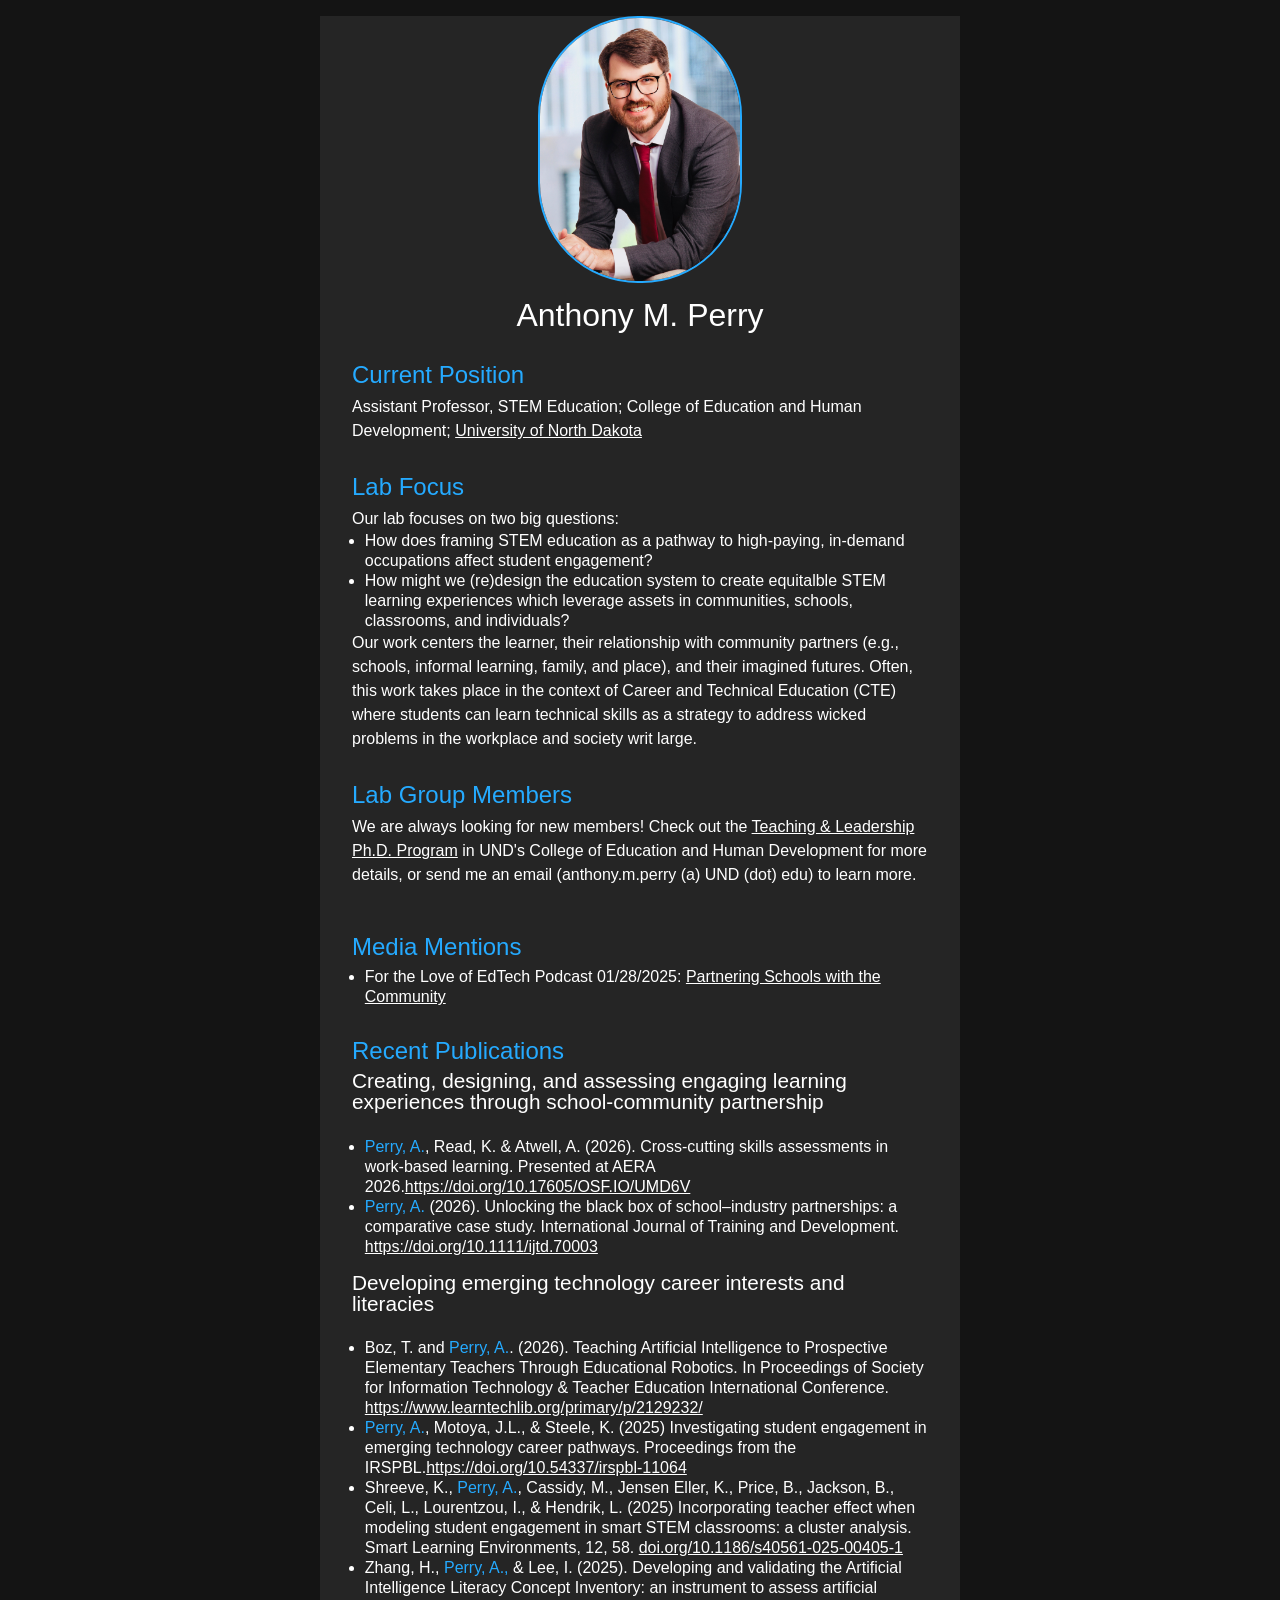
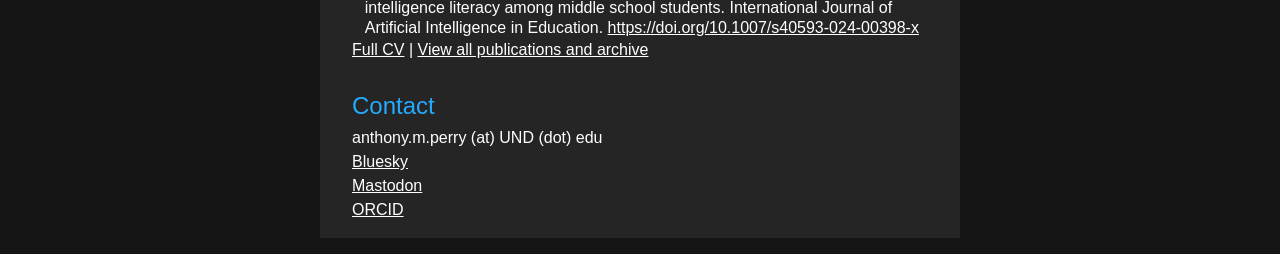
==== commit 26e7576f: "Fix HTML encoding issues in index.html" ====
--- a/index.html
+++ b/index.html
@@ -79,7 +79,7 @@
           <li>Boz, T. and <span class="accent">Perry, A.</span>. (2026). Teaching Artificial Intelligence to Prospective Elementary Teachers Through Educational Robotics. In Proceedings of Society for Information Technology & Teacher Education International Conference. <a href="https://www.learntechlib.org/primary/p/2129232/">https://www.learntechlib.org/primary/p/2129232/</a></li>
           <li><span class="accent">Perry, A.</span>, Motoya, J.L., & Steele, K. (2025) Investigating student engagement in emerging technology career pathways. Proceedings from the IRSPBL.<a href="https://doi.org/10.54337/irspbl-11064">https://doi.org/10.54337/irspbl-11064<a></a> </li>
           <li>Shreeve, K., <span class="accent">Perry, A.</span>, Cassidy, M., Jensen Eller, K., Price, B., Jackson, B., Celi, L., Lourentzou, I., & Hendrik, L. (2025) Incorporating teacher effect when modeling student engagement in smart STEM classrooms: a cluster analysis. Smart Learning Environments, 12, 58. <a href="https://doi.org/10.1186/s40561-025-00405-1">doi.org/10.1186/s40561-025-00405-1</a></li>
-          <li>Zhang, H., <span class ="accent">Perry, A.,</span> & Lee, I. (2024). Developing and validating the Artificial Intelligence Literacy Concept Inventory: an instrument to assess artificial intelligence literacy among middle school students. International Journal of Artificial Intelligence in Education. <a href=" https://doi.org/10.1007/s40593-024-00398-x"> https://doi.org/10.1007/s40593-024-00398-x</a></li>
+          <li>Zhang, H., <span class ="accent">Perry, A.,</span> & Lee, I. (2025). Developing and validating the Artificial Intelligence Literacy Concept Inventory: an instrument to assess artificial intelligence literacy among middle school students. International Journal of Artificial Intelligence in Education. <a href=" https://doi.org/10.1007/s40593-024-00398-x"> https://doi.org/10.1007/s40593-024-00398-x</a></li>
         </ul>
         <p align = "center"><a href ="./240506_Perry-UND-CV_public.pdf">Full CV</a> | <a href="./archive.html">View all publications and archive</a></p>
       </section>
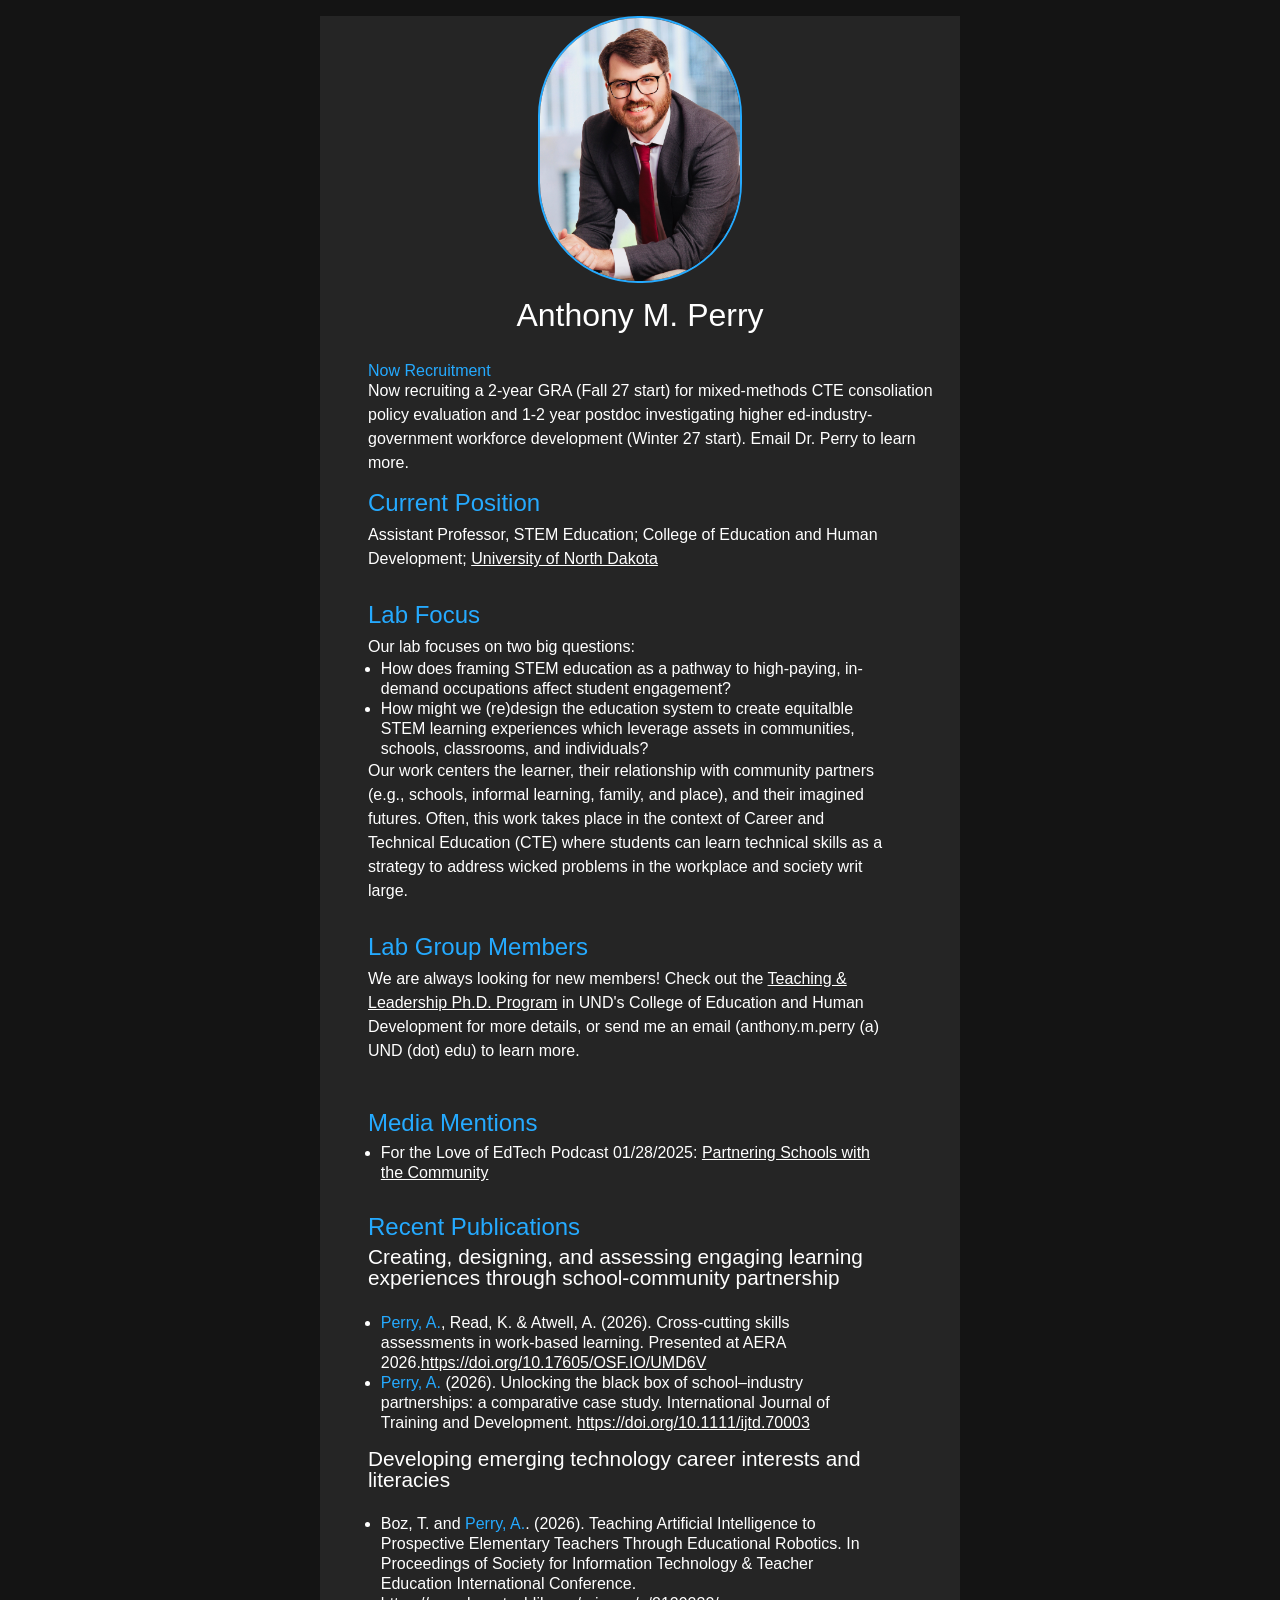
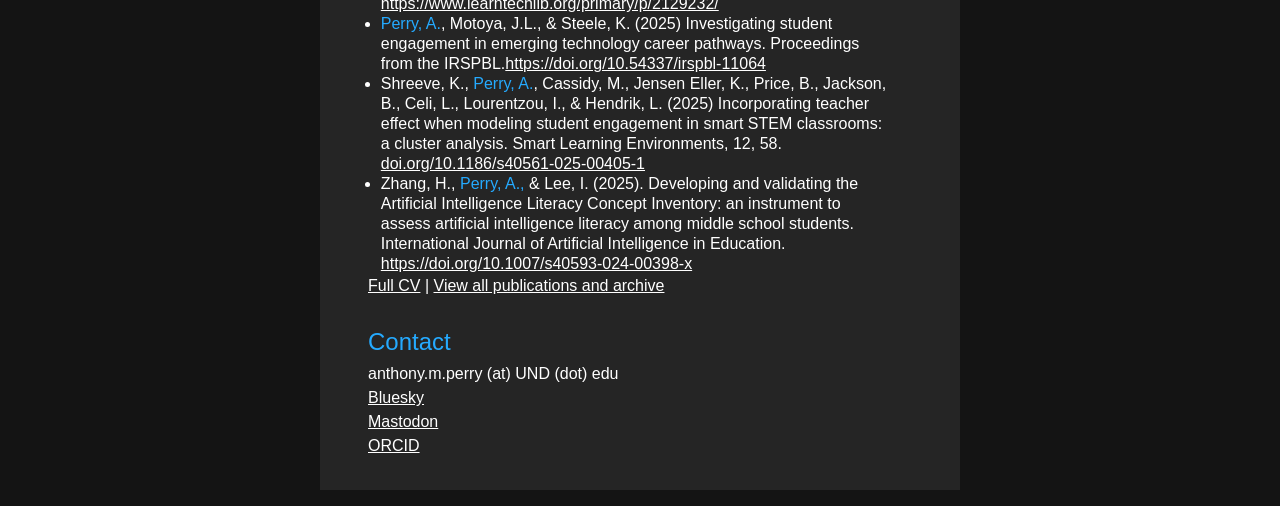
==== commit ef3f61a6: "Revise index.html with new recruitment details Updated the index.html file to include new recruitmen" ====
--- a/index.html
+++ b/index.html
@@ -36,6 +36,11 @@
     <div class="content">
       <img class="profile" src="headshot.jpg" alt="headshot of Tony wearing a sport coat, blue shirt, and tie">
       <h1>Anthony M. Perry</h1>
+
+      <section>
+        <h2 class="header">Now Recruitment</h2>
+        <p> Now recruiting a 2-year GRA (Fall 27 start) for mixed-methods CTE consoliation policy evaluation and 1-2 year postdoc investigating higher ed-industry-government workforce development (Winter 27 start). Email Dr. Perry to learn more. 
+      </p>
       
       <section>
         <h3 class="header">Current Position</h3>
